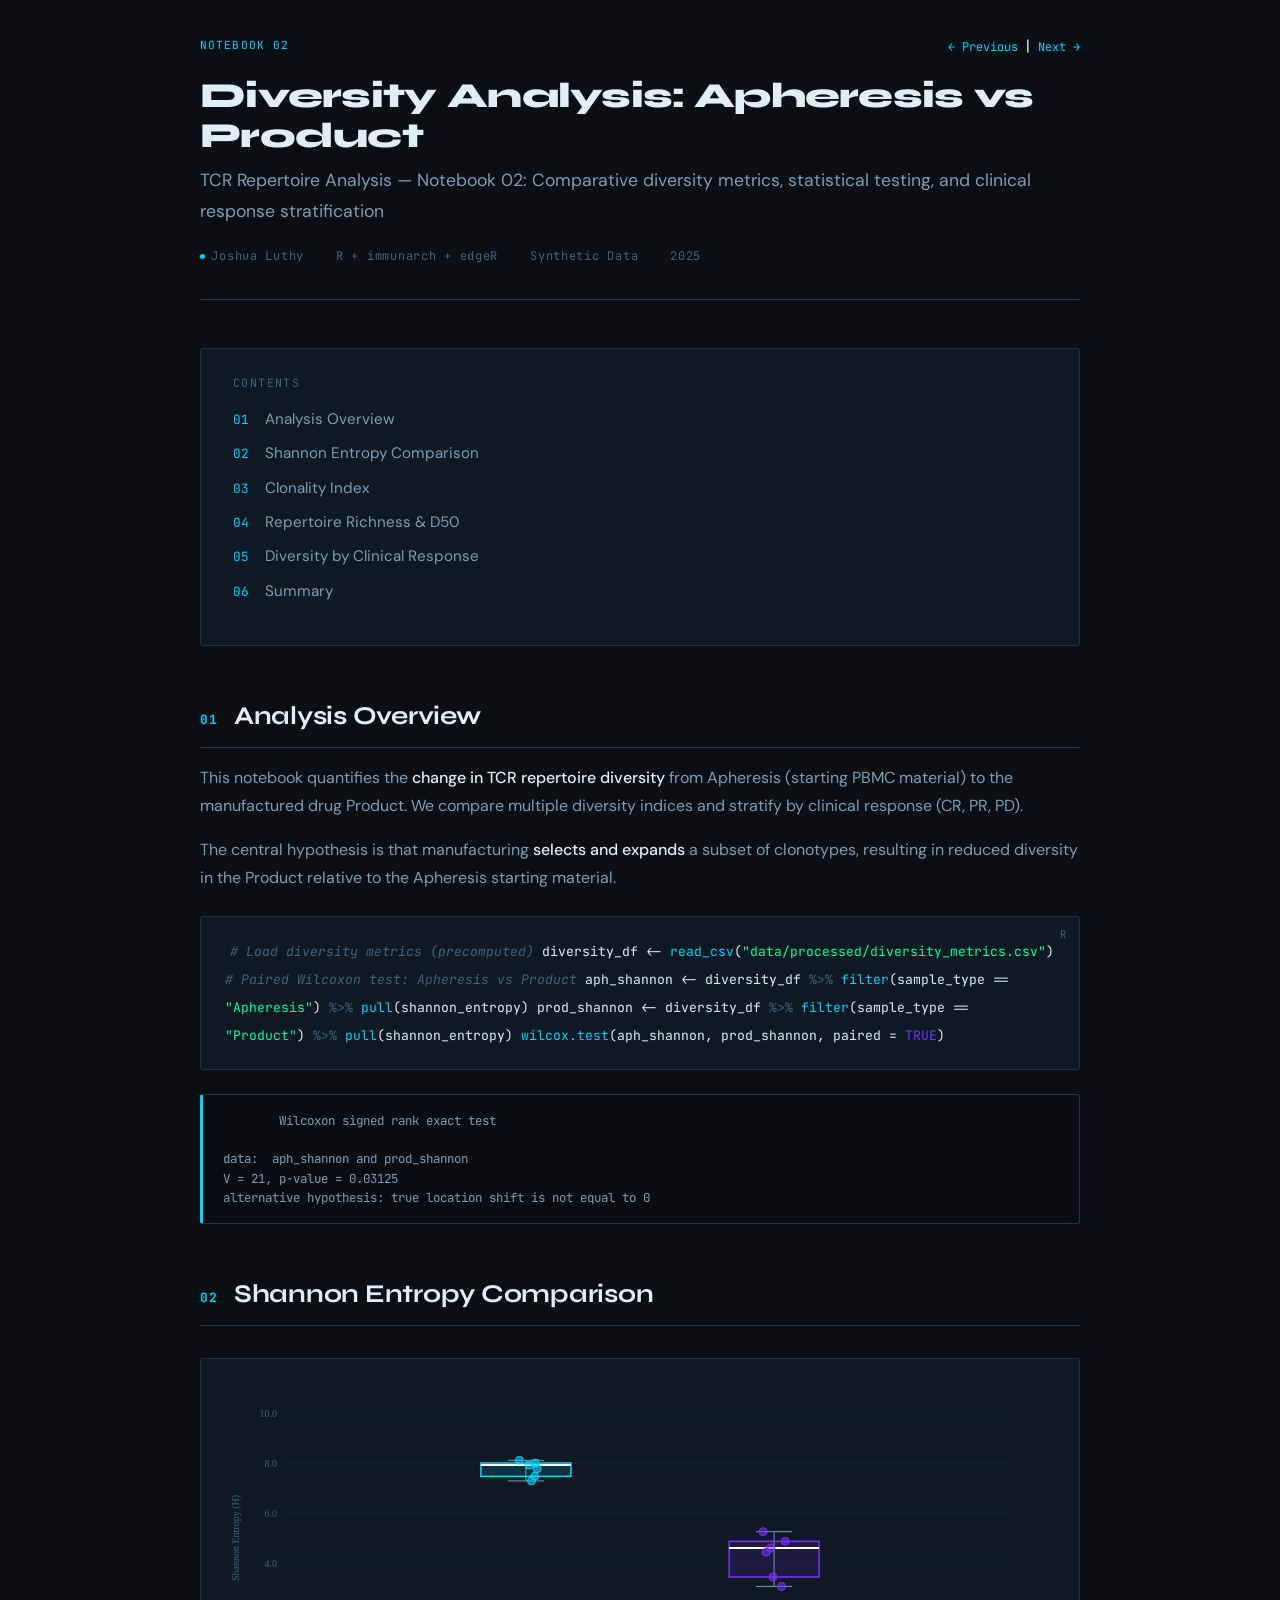
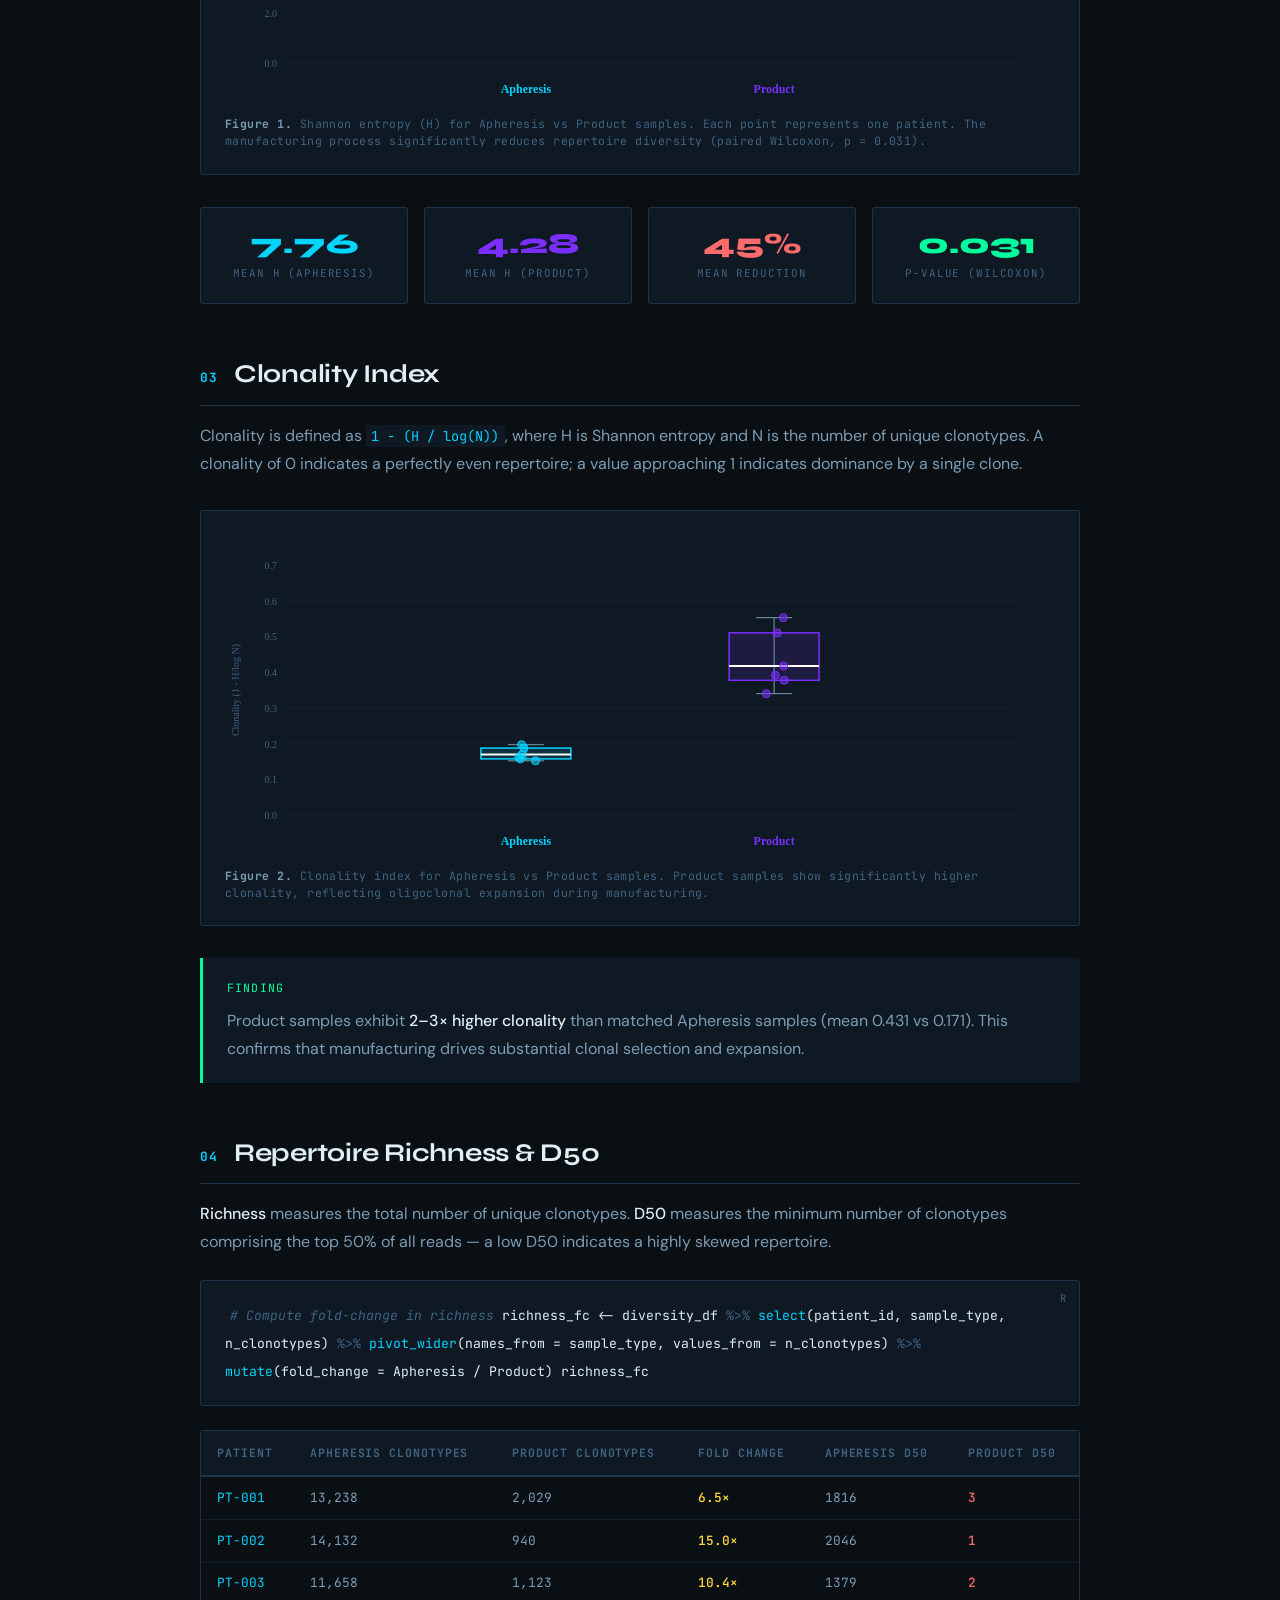
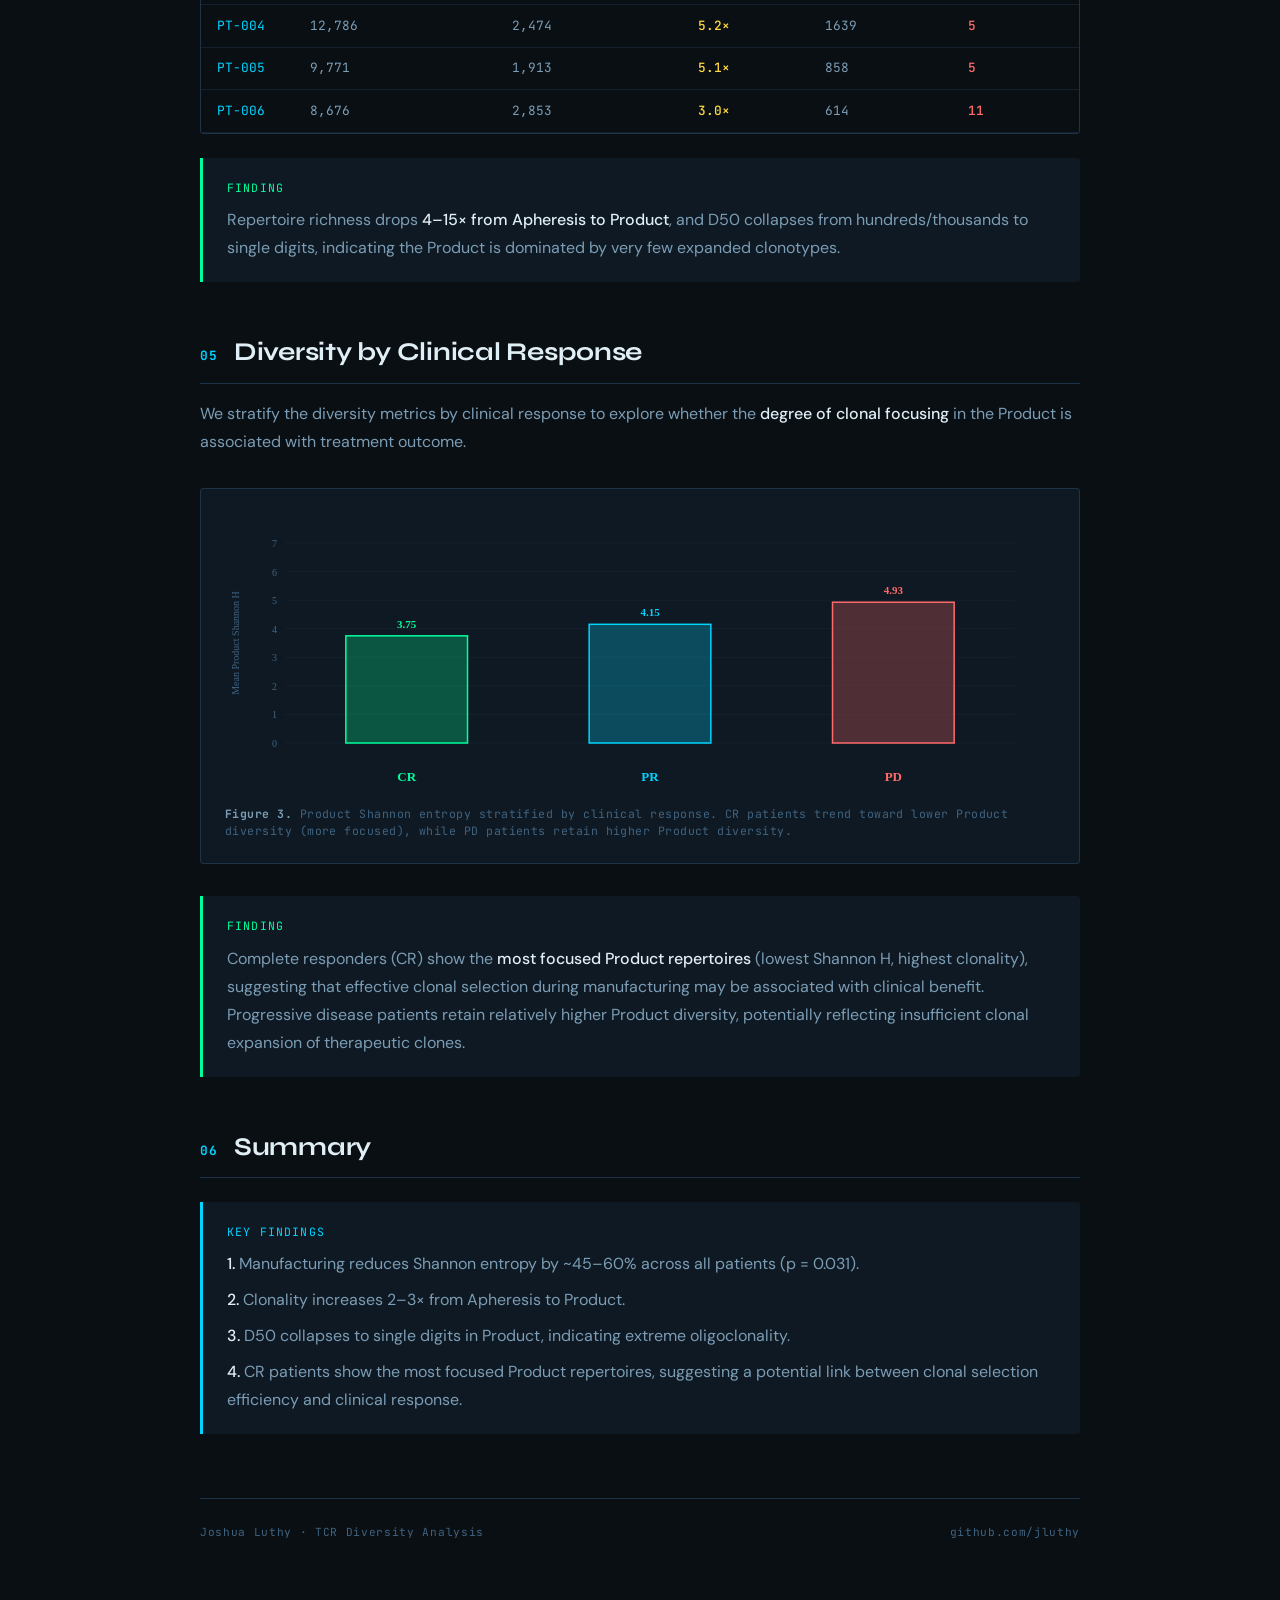
==== reports/02-jal-diversity-analysis.html @ 44cff1a3 "addition of main project structure and example reports" ====
<!DOCTYPE html>
<html lang="en">
<head>
  <meta charset="UTF-8">
  <meta name="viewport" content="width=device-width, initial-scale=1.0">
  <title>Diversity Analysis: Apheresis vs Product</title>
  <link href="https://fonts.googleapis.com/css2?family=DM+Sans:ital,opsz,wght@0,9..40,300;0,9..40,400;0,9..40,500;1,9..40,300&family=Syne:wght@400;600;700;800&family=JetBrains+Mono:wght@400;500;700&display=swap" rel="stylesheet">
  <style>/* ============================================================================
   TCR Analysis Report Styles — matches jluthy.github.io portfolio theme
   ============================================================================ */
:root {
  --bg: #0a0f14;
  --surface: #0f1923;
  --surface2: #152231;
  --border: #1e3348;
  --accent: #00d4ff;
  --accent2: #7b2fff;
  --accent3: #00ff9d;
  --accent-warm: #ff6b6b;
  --accent-yellow: #ffd93d;
  --text: #e0eef5;
  --text-muted: #7b9db5;
  --text-dim: #3f6380;
  --mono: 'JetBrains Mono', 'Fira Code', 'Source Code Pro', monospace;
  --body: 'DM Sans', system-ui, sans-serif;
  --display: 'Syne', system-ui, sans-serif;
}

*, *::before, *::after { box-sizing: border-box; margin: 0; padding: 0; }

html { scroll-behavior: smooth; }

body {
  background: var(--bg);
  color: var(--text);
  font-family: var(--body);
  font-size: 16px;
  line-height: 1.75;
  max-width: 960px;
  margin: 0 auto;
  padding: 2rem 2.5rem 4rem;
}

/* --- Header / Title Block ------------------------------------------------- */
.report-header {
  border-bottom: 1px solid var(--border);
  padding-bottom: 2rem;
  margin-bottom: 3rem;
}

.report-header h1 {
  font-family: var(--display);
  font-size: 2.2rem;
  font-weight: 800;
  line-height: 1.15;
  letter-spacing: -0.02em;
  margin-bottom: 0.5rem;
}

.report-header .subtitle {
  font-size: 1.1rem;
  color: var(--text-muted);
  margin-bottom: 1.2rem;
}

.report-meta {
  font-family: var(--mono);
  font-size: 0.75rem;
  letter-spacing: 0.06em;
  color: var(--text-dim);
  display: flex;
  gap: 2rem;
  flex-wrap: wrap;
}

.report-meta span { display: flex; align-items: center; gap: 0.4rem; }
.report-meta .dot { width: 5px; height: 5px; border-radius: 50%; background: var(--accent); }

/* --- Section Headings ----------------------------------------------------- */
h2 {
  font-family: var(--display);
  font-size: 1.6rem;
  font-weight: 700;
  margin-top: 3rem;
  margin-bottom: 1rem;
  padding-bottom: 0.5rem;
  border-bottom: 1px solid var(--border);
  letter-spacing: -0.01em;
}

h2 .section-num {
  font-family: var(--mono);
  font-size: 0.8rem;
  color: var(--accent);
  letter-spacing: 0.1em;
  margin-right: 0.6rem;
}

h3 {
  font-family: var(--display);
  font-size: 1.2rem;
  font-weight: 600;
  margin-top: 2rem;
  margin-bottom: 0.75rem;
  color: var(--text);
}

/* --- Prose ---------------------------------------------------------------- */
p {
  margin-bottom: 1rem;
  color: var(--text-muted);
}

p strong, p b { color: var(--text); font-weight: 500; }

ul, ol {
  margin-bottom: 1rem;
  padding-left: 1.5rem;
  color: var(--text-muted);
}

li { margin-bottom: 0.3rem; }

/* --- Code Blocks ---------------------------------------------------------- */
.code-block {
  background: var(--surface);
  border: 1px solid var(--border);
  border-radius: 3px;
  padding: 1.25rem 1.5rem;
  margin: 1.5rem 0;
  overflow-x: auto;
  position: relative;
}

.code-block::before {
  content: attr(data-lang);
  position: absolute;
  top: 0.5rem;
  right: 0.75rem;
  font-family: var(--mono);
  font-size: 0.65rem;
  letter-spacing: 0.1em;
  text-transform: uppercase;
  color: var(--text-dim);
}

.code-block code, pre code {
  font-family: var(--mono);
  font-size: 0.82rem;
  line-height: 1.6;
  color: var(--text);
}

code {
  font-family: var(--mono);
  font-size: 0.85em;
  background: var(--surface);
  padding: 0.15em 0.4em;
  border-radius: 2px;
  color: var(--accent);
}

/* Syntax highlighting */
.kw { color: var(--accent2); }        /* keywords */
.fn { color: var(--accent); }          /* functions */
.st { color: var(--accent3); }         /* strings */
.num { color: var(--accent-yellow); }  /* numbers */
.cm { color: var(--text-dim); font-style: italic; }  /* comments */
.op { color: var(--text-dim); }        /* operators */
.pkg { color: var(--accent-warm); }    /* package names */

/* --- Output Blocks -------------------------------------------------------- */
.output-block {
  background: #080d12;
  border: 1px solid var(--border);
  border-left: 3px solid var(--accent);
  border-radius: 3px;
  padding: 1rem 1.25rem;
  margin: 0.5rem 0 1.5rem;
  font-family: var(--mono);
  font-size: 0.78rem;
  line-height: 1.55;
  color: var(--text-muted);
  overflow-x: auto;
  white-space: pre;
}

/* --- Tables --------------------------------------------------------------- */
.table-wrap {
  margin: 1.5rem 0;
  overflow-x: auto;
  border: 1px solid var(--border);
  border-radius: 3px;
}

table {
  width: 100%;
  border-collapse: collapse;
  font-size: 0.85rem;
}

thead th {
  background: var(--surface);
  font-family: var(--mono);
  font-size: 0.72rem;
  letter-spacing: 0.08em;
  text-transform: uppercase;
  color: var(--text-dim);
  text-align: left;
  padding: 0.75rem 1rem;
  border-bottom: 2px solid var(--border);
  white-space: nowrap;
}

tbody td {
  padding: 0.6rem 1rem;
  border-bottom: 1px solid rgba(30, 51, 72, 0.5);
  color: var(--text-muted);
  font-family: var(--mono);
  font-size: 0.8rem;
}

tbody tr:hover { background: var(--surface); }

.val-high { color: var(--accent3); font-weight: 500; }
.val-low  { color: var(--accent-warm); font-weight: 500; }
.val-mid  { color: var(--accent-yellow); font-weight: 500; }

/* --- Figures / Plots ------------------------------------------------------ */
.figure {
  margin: 2rem 0;
  background: var(--surface);
  border: 1px solid var(--border);
  border-radius: 3px;
  padding: 1.5rem;
}

.figure canvas, .figure svg, .figure img {
  width: 100%;
  display: block;
}

.figure-caption {
  font-family: var(--mono);
  font-size: 0.72rem;
  color: var(--text-dim);
  margin-top: 0.75rem;
  letter-spacing: 0.04em;
  line-height: 1.5;
}

.figure-caption strong {
  color: var(--text-muted);
}

/* --- Callout Boxes -------------------------------------------------------- */
.callout {
  border-left: 3px solid var(--accent);
  background: var(--surface);
  padding: 1.25rem 1.5rem;
  margin: 1.5rem 0;
  border-radius: 0 3px 3px 0;
}

.callout.finding { border-left-color: var(--accent3); }
.callout.warning { border-left-color: var(--accent-warm); }
.callout.note    { border-left-color: var(--accent2); }

.callout-title {
  font-family: var(--mono);
  font-size: 0.72rem;
  letter-spacing: 0.1em;
  text-transform: uppercase;
  color: var(--accent);
  margin-bottom: 0.5rem;
}

.callout.finding .callout-title { color: var(--accent3); }
.callout.warning .callout-title { color: var(--accent-warm); }
.callout.note .callout-title    { color: var(--accent2); }

.callout p { margin-bottom: 0.5rem; }
.callout p:last-child { margin-bottom: 0; }

/* --- Metric Cards --------------------------------------------------------- */
.metrics-row {
  display: grid;
  grid-template-columns: repeat(auto-fit, minmax(160px, 1fr));
  gap: 1rem;
  margin: 1.5rem 0;
}

.metric-card {
  background: var(--surface);
  border: 1px solid var(--border);
  padding: 1.25rem;
  border-radius: 3px;
  text-align: center;
}

.metric-card .value {
  font-family: var(--display);
  font-size: 1.8rem;
  font-weight: 800;
  color: var(--accent);
  line-height: 1.1;
}

.metric-card .label {
  font-family: var(--mono);
  font-size: 0.68rem;
  letter-spacing: 0.08em;
  text-transform: uppercase;
  color: var(--text-dim);
  margin-top: 0.3rem;
}

/* --- TOC ------------------------------------------------------------------ */
.toc {
  background: var(--surface);
  border: 1px solid var(--border);
  border-radius: 3px;
  padding: 1.5rem 2rem;
  margin: 2rem 0;
}

.toc-title {
  font-family: var(--mono);
  font-size: 0.72rem;
  letter-spacing: 0.12em;
  text-transform: uppercase;
  color: var(--text-dim);
  margin-bottom: 0.75rem;
}

.toc ol {
  list-style: none;
  padding: 0;
  counter-reset: toc-counter;
}

.toc li {
  counter-increment: toc-counter;
  margin-bottom: 0.4rem;
}

.toc li::before {
  content: counter(toc-counter, decimal-leading-zero) " ";
  font-family: var(--mono);
  font-size: 0.8rem;
  color: var(--accent);
  margin-right: 0.5rem;
}

.toc a {
  color: var(--text-muted);
  text-decoration: none;
  font-size: 0.95rem;
  transition: color 0.15s;
}

.toc a:hover { color: var(--accent); }

/* --- Footer --------------------------------------------------------------- */
.report-footer {
  margin-top: 4rem;
  padding-top: 1.5rem;
  border-top: 1px solid var(--border);
  font-family: var(--mono);
  font-size: 0.7rem;
  color: var(--text-dim);
  letter-spacing: 0.06em;
  display: flex;
  justify-content: space-between;
}

/* --- Responsive ----------------------------------------------------------- */
@media (max-width: 640px) {
  body { padding: 1.5rem 1rem 3rem; }
  .report-header h1 { font-size: 1.7rem; }
  .metrics-row { grid-template-columns: 1fr 1fr; }
  .report-meta { flex-direction: column; gap: 0.5rem; }
}
</style>
</head>
<body>
  <div class="report-header">
    <div style="display:flex;justify-content:space-between;align-items:center;margin-bottom:1rem;">
      <span style="font-family:var(--mono);font-size:0.7rem;letter-spacing:0.1em;color:var(--accent);">NOTEBOOK 02</span>
      <span><a href="01-jal-data-overview.html" style="color:var(--accent);font-family:var(--mono);font-size:0.75rem;text-decoration:none;">← Previous</a> &nbsp;|&nbsp; <a href="03-jal-clonal-expansion.html" style="color:var(--accent);font-family:var(--mono);font-size:0.75rem;text-decoration:none;">Next →</a></span>
    </div>
    <h1>Diversity Analysis: Apheresis vs Product</h1>
    <div class="subtitle">TCR Repertoire Analysis — Notebook 02: Comparative diversity metrics, statistical testing, and clinical response stratification</div>
    <div class="report-meta">
      <span><span class="dot"></span> Joshua Luthy</span>
      <span>R + immunarch + edgeR</span>
      <span>Synthetic Data</span>
      <span>2025</span>
    </div>
  </div>
  
    <div class="toc">
      <div class="toc-title">Contents</div>
      <ol>
        <li><a href="#overview">Analysis Overview</a></li>
        <li><a href="#shannon">Shannon Entropy Comparison</a></li>
        <li><a href="#clonality">Clonality Index</a></li>
        <li><a href="#richness">Repertoire Richness & D50</a></li>
        <li><a href="#response">Diversity by Clinical Response</a></li>
        <li><a href="#summary">Summary</a></li>
      </ol>
    </div>

    <h2 id="overview"><span class="section-num">01</span> Analysis Overview</h2>
    <p>
      This notebook quantifies the <strong>change in TCR repertoire diversity</strong> from Apheresis
      (starting PBMC material) to the manufactured drug Product. We compare multiple diversity
      indices and stratify by clinical response (CR, PR, PD).
    </p>
    <p>
      The central hypothesis is that manufacturing <strong>selects and expands</strong> a subset of clonotypes,
      resulting in reduced diversity in the Product relative to the Apheresis starting material.
    </p>

    <div class="code-block" data-lang="R">
<code><span class="cm"># Load diversity metrics (precomputed)</span>
diversity_df &lt;- <span class="fn">read_csv</span>(<span class="st">"data/processed/diversity_metrics.csv"</span>)

<span class="cm"># Paired Wilcoxon test: Apheresis vs Product</span>
aph_shannon &lt;- diversity_df <span class="op">%&gt;%</span> <span class="fn">filter</span>(sample_type == <span class="st">"Apheresis"</span>) <span class="op">%&gt;%</span> <span class="fn">pull</span>(shannon_entropy)
prod_shannon &lt;- diversity_df <span class="op">%&gt;%</span> <span class="fn">filter</span>(sample_type == <span class="st">"Product"</span>) <span class="op">%&gt;%</span> <span class="fn">pull</span>(shannon_entropy)

<span class="fn">wilcox.test</span>(aph_shannon, prod_shannon, paired = <span class="kw">TRUE</span>)</code>
    </div>

    <div class="output-block">	Wilcoxon signed rank exact test

data:  aph_shannon and prod_shannon
V = 21, p-value = 0.03125
alternative hypothesis: true location shift is not equal to 0</div>

    <h2 id="shannon"><span class="section-num">02</span> Shannon Entropy Comparison</h2>

    <div class="figure">
      <canvas id="shannon-box" height="320"></canvas>
      <div class="figure-caption">
        <strong>Figure 1.</strong> Shannon entropy (H) for Apheresis vs Product samples. Each point represents one patient.
        The manufacturing process significantly reduces repertoire diversity (paired Wilcoxon, p = 0.031).
      </div>
    </div>

    <div class="metrics-row">
      <div class="metric-card">
        <div class="value">7.76</div>
        <div class="label">Mean H (Apheresis)</div>
      </div>
      <div class="metric-card">
        <div class="value" style="color:var(--accent2)">4.28</div>
        <div class="label">Mean H (Product)</div>
      </div>
      <div class="metric-card">
        <div class="value" style="color:var(--accent-warm)">45%</div>
        <div class="label">Mean Reduction</div>
      </div>
      <div class="metric-card">
        <div class="value" style="color:var(--accent3)">0.031</div>
        <div class="label">p-value (Wilcoxon)</div>
      </div>
    </div>

    <h2 id="clonality"><span class="section-num">03</span> Clonality Index</h2>
    <p>
      Clonality is defined as <code>1 - (H / log(N))</code>, where H is Shannon entropy and N is the number
      of unique clonotypes. A clonality of 0 indicates a perfectly even repertoire; a value approaching 1
      indicates dominance by a single clone.
    </p>

    <div class="figure">
      <canvas id="clonality-box" height="320"></canvas>
      <div class="figure-caption">
        <strong>Figure 2.</strong> Clonality index for Apheresis vs Product samples. Product samples show significantly
        higher clonality, reflecting oligoclonal expansion during manufacturing.
      </div>
    </div>

    <div class="callout finding">
      <div class="callout-title">Finding</div>
      <p>
        Product samples exhibit <strong>2–3× higher clonality</strong> than matched Apheresis samples
        (mean 0.431 vs 0.171).
        This confirms that manufacturing drives substantial clonal selection and expansion.
      </p>
    </div>

    <h2 id="richness"><span class="section-num">04</span> Repertoire Richness & D50</h2>
    <p>
      <strong>Richness</strong> measures the total number of unique clonotypes. <strong>D50</strong> measures the minimum
      number of clonotypes comprising the top 50% of all reads — a low D50 indicates a highly skewed repertoire.
    </p>

    <div class="code-block" data-lang="R">
<code><span class="cm"># Compute fold-change in richness</span>
richness_fc &lt;- diversity_df <span class="op">%&gt;%</span>
  <span class="fn">select</span>(patient_id, sample_type, n_clonotypes) <span class="op">%&gt;%</span>
  <span class="fn">pivot_wider</span>(names_from = sample_type, values_from = n_clonotypes) <span class="op">%&gt;%</span>
  <span class="fn">mutate</span>(fold_change = Apheresis / Product)

richness_fc</code>
    </div>

    <div class="table-wrap">
      <table>
        <thead><tr>
          <th>Patient</th><th>Apheresis Clonotypes</th><th>Product Clonotypes</th><th>Fold Change</th>
          <th>Apheresis D50</th><th>Product D50</th>
        </tr></thead>
        <tbody><tr>
          <td style="color:var(--accent)">PT-001</td>
          <td>13,238</td>
          <td>2,029</td>
          <td class="val-mid">6.5×</td>
          <td>1816</td>
          <td class="val-low">3</td>
        </tr><tr>
          <td style="color:var(--accent)">PT-002</td>
          <td>14,132</td>
          <td>940</td>
          <td class="val-mid">15.0×</td>
          <td>2046</td>
          <td class="val-low">1</td>
        </tr><tr>
          <td style="color:var(--accent)">PT-003</td>
          <td>11,658</td>
          <td>1,123</td>
          <td class="val-mid">10.4×</td>
          <td>1379</td>
          <td class="val-low">2</td>
        </tr><tr>
          <td style="color:var(--accent)">PT-004</td>
          <td>12,786</td>
          <td>2,474</td>
          <td class="val-mid">5.2×</td>
          <td>1639</td>
          <td class="val-low">5</td>
        </tr><tr>
          <td style="color:var(--accent)">PT-005</td>
          <td>9,771</td>
          <td>1,913</td>
          <td class="val-mid">5.1×</td>
          <td>858</td>
          <td class="val-low">5</td>
        </tr><tr>
          <td style="color:var(--accent)">PT-006</td>
          <td>8,676</td>
          <td>2,853</td>
          <td class="val-mid">3.0×</td>
          <td>614</td>
          <td class="val-low">11</td>
        </tr>
        </tbody>
      </table>
    </div>

    <div class="callout finding">
      <div class="callout-title">Finding</div>
      <p>
        Repertoire richness drops <strong>4–15× from Apheresis to Product</strong>, and D50 collapses
        from hundreds/thousands to single digits, indicating the Product is dominated by very few expanded clonotypes.
      </p>
    </div>

    <h2 id="response"><span class="section-num">05</span> Diversity by Clinical Response</h2>
    <p>
      We stratify the diversity metrics by clinical response to explore whether the <strong>degree of
      clonal focusing</strong> in the Product is associated with treatment outcome.
    </p>

    <div class="figure">
      <canvas id="response-chart" height="280"></canvas>
      <div class="figure-caption">
        <strong>Figure 3.</strong> Product Shannon entropy stratified by clinical response.
        CR patients trend toward lower Product diversity (more focused), while PD patients retain higher Product diversity.
      </div>
    </div>

    <div class="callout finding">
      <div class="callout-title">Finding</div>
      <p>
        Complete responders (CR) show the <strong>most focused Product repertoires</strong>
        (lowest Shannon H, highest clonality), suggesting that effective clonal selection
        during manufacturing may be associated with clinical benefit. Progressive disease
        patients retain relatively higher Product diversity, potentially reflecting
        insufficient clonal expansion of therapeutic clones.
      </p>
    </div>

    <h2 id="summary"><span class="section-num">06</span> Summary</h2>

    <div class="callout">
      <div class="callout-title">Key Findings</div>
      <p><strong>1.</strong> Manufacturing reduces Shannon entropy by ~45–60% across all patients (p = 0.031).</p>
      <p><strong>2.</strong> Clonality increases 2–3× from Apheresis to Product.</p>
      <p><strong>3.</strong> D50 collapses to single digits in Product, indicating extreme oligoclonality.</p>
      <p><strong>4.</strong> CR patients show the most focused Product repertoires, suggesting a potential link between clonal selection efficiency and clinical response.</p>
    </div>

    <script>
    // Shannon boxplot
    (function() {
      const canvas = document.getElementById('shannon-box');
      const ctx = canvas.getContext('2d');
      const dpr = window.devicePixelRatio || 1;
      canvas.width = canvas.offsetWidth * dpr;
      canvas.height = 320 * dpr;
      ctx.scale(dpr, dpr);
      const W = canvas.offsetWidth, H = 320;
      const pad = {l:60, r:40, t:30, b:40};
      const ch = H - pad.t - pad.b;

      const aphVals = [7.9996,8.1066,7.7771,7.9188,7.4659,7.2834];
      const prodVals = [4.4388,3.0637,3.4408,4.8667,4.6019,5.2527];
      const maxY = 10, minY = 0;
      const toY = v => pad.t + ch * (1 - (v - minY) / (maxY - minY));

      // Grid
      for (let i = 0; i <= 5; i++) {
        const v = i * 2;
        const y = toY(v);
        ctx.strokeStyle = 'rgba(30,51,72,0.6)'; ctx.lineWidth = 0.5;
        ctx.beginPath(); ctx.moveTo(pad.l, y); ctx.lineTo(W-pad.r, y); ctx.stroke();
        ctx.fillStyle = '#3f6380'; ctx.font = '10px JetBrains Mono'; ctx.textAlign = 'right';
        ctx.fillText(v.toFixed(1), pad.l-8, y+4);
      }

      function drawBox(vals, cx, color, halfW) {
        const sorted = [...vals].sort((a,b) => a-b);
        const q1 = sorted[Math.floor(sorted.length*0.25)];
        const med = sorted[Math.floor(sorted.length*0.5)];
        const q3 = sorted[Math.floor(sorted.length*0.75)];
        const lo = sorted[0], hi = sorted[sorted.length-1];

        // Whiskers
        ctx.strokeStyle = '#7b9db5'; ctx.lineWidth = 1;
        ctx.beginPath(); ctx.moveTo(cx, toY(hi)); ctx.lineTo(cx, toY(lo)); ctx.stroke();
        ctx.beginPath(); ctx.moveTo(cx-halfW*0.4, toY(hi)); ctx.lineTo(cx+halfW*0.4, toY(hi)); ctx.stroke();
        ctx.beginPath(); ctx.moveTo(cx-halfW*0.4, toY(lo)); ctx.lineTo(cx+halfW*0.4, toY(lo)); ctx.stroke();

        // Box
        ctx.fillStyle = color + '22';
        ctx.fillRect(cx-halfW, toY(q3), halfW*2, toY(q1)-toY(q3));
        ctx.strokeStyle = color; ctx.lineWidth = 1.5;
        ctx.strokeRect(cx-halfW, toY(q3), halfW*2, toY(q1)-toY(q3));

        // Median
        ctx.beginPath(); ctx.moveTo(cx-halfW, toY(med)); ctx.lineTo(cx+halfW, toY(med));
        ctx.strokeStyle = '#fff'; ctx.lineWidth = 2; ctx.stroke();

        // Points
        vals.forEach(v => {
          ctx.beginPath(); ctx.arc(cx + (Math.random()-0.5)*halfW*0.6, toY(v), 4, 0, Math.PI*2);
          ctx.fillStyle = color + '88'; ctx.fill();
          ctx.strokeStyle = color; ctx.lineWidth = 1; ctx.stroke();
        });
      }

      const cx1 = pad.l + (W-pad.l-pad.r)*0.33;
      const cx2 = pad.l + (W-pad.l-pad.r)*0.67;
      drawBox(aphVals, cx1, '#00d4ff', 45);
      drawBox(prodVals, cx2, '#7b2fff', 45);

      // Labels
      ctx.fillStyle = '#00d4ff'; ctx.font = 'bold 12px DM Sans'; ctx.textAlign = 'center';
      ctx.fillText('Apheresis', cx1, H-10);
      ctx.fillStyle = '#7b2fff';
      ctx.fillText('Product', cx2, H-10);

      // Y label
      ctx.save(); ctx.translate(14, pad.t + ch/2); ctx.rotate(-Math.PI/2);
      ctx.fillStyle = '#3f6380'; ctx.font = '10px JetBrains Mono'; ctx.textAlign = 'center';
      ctx.fillText('Shannon Entropy (H)', 0, 0); ctx.restore();
    })();

    // Clonality boxplot
    (function() {
      const canvas = document.getElementById('clonality-box');
      const ctx = canvas.getContext('2d');
      const dpr = window.devicePixelRatio || 1;
      canvas.width = canvas.offsetWidth * dpr;
      canvas.height = 320 * dpr;
      ctx.scale(dpr, dpr);
      const W = canvas.offsetWidth, H = 320;
      const pad = {l:60, r:40, t:30, b:40};
      const ch = H - pad.t - pad.b;

      const aphVals = [0.1571,0.1517,0.1694,0.1626,0.1874,0.1968];
      const prodVals = [0.4171,0.5525,0.5101,0.3771,0.391,0.3398];
      const maxY = 0.7, minY = 0;
      const toY = v => pad.t + ch * (1 - (v - minY) / (maxY - minY));

      for (let i = 0; i <= 7; i++) {
        const v = i * 0.1;
        const y = toY(v);
        ctx.strokeStyle = 'rgba(30,51,72,0.6)'; ctx.lineWidth = 0.5;
        ctx.beginPath(); ctx.moveTo(pad.l, y); ctx.lineTo(W-pad.r, y); ctx.stroke();
        ctx.fillStyle = '#3f6380'; ctx.font = '10px JetBrains Mono'; ctx.textAlign = 'right';
        ctx.fillText(v.toFixed(1), pad.l-8, y+4);
      }

      function drawBox(vals, cx, color, halfW) {
        const sorted = [...vals].sort((a,b) => a-b);
        const q1 = sorted[Math.floor(sorted.length*0.25)];
        const med = sorted[Math.floor(sorted.length*0.5)];
        const q3 = sorted[Math.floor(sorted.length*0.75)];
        const lo = sorted[0], hi = sorted[sorted.length-1];
        ctx.strokeStyle = '#7b9db5'; ctx.lineWidth = 1;
        ctx.beginPath(); ctx.moveTo(cx, toY(hi)); ctx.lineTo(cx, toY(lo)); ctx.stroke();
        ctx.beginPath(); ctx.moveTo(cx-halfW*0.4, toY(hi)); ctx.lineTo(cx+halfW*0.4, toY(hi)); ctx.stroke();
        ctx.beginPath(); ctx.moveTo(cx-halfW*0.4, toY(lo)); ctx.lineTo(cx+halfW*0.4, toY(lo)); ctx.stroke();
        ctx.fillStyle = color + '22';
        ctx.fillRect(cx-halfW, toY(q3), halfW*2, toY(q1)-toY(q3));
        ctx.strokeStyle = color; ctx.lineWidth = 1.5;
        ctx.strokeRect(cx-halfW, toY(q3), halfW*2, toY(q1)-toY(q3));
        ctx.beginPath(); ctx.moveTo(cx-halfW, toY(med)); ctx.lineTo(cx+halfW, toY(med));
        ctx.strokeStyle = '#fff'; ctx.lineWidth = 2; ctx.stroke();
        vals.forEach(v => {
          ctx.beginPath(); ctx.arc(cx + (Math.random()-0.5)*halfW*0.6, toY(v), 4, 0, Math.PI*2);
          ctx.fillStyle = color + '88'; ctx.fill();
          ctx.strokeStyle = color; ctx.lineWidth = 1; ctx.stroke();
        });
      }

      const cx1 = pad.l + (W-pad.l-pad.r)*0.33;
      const cx2 = pad.l + (W-pad.l-pad.r)*0.67;
      drawBox(aphVals, cx1, '#00d4ff', 45);
      drawBox(prodVals, cx2, '#7b2fff', 45);

      ctx.fillStyle = '#00d4ff'; ctx.font = 'bold 12px DM Sans'; ctx.textAlign = 'center';
      ctx.fillText('Apheresis', cx1, H-10);
      ctx.fillStyle = '#7b2fff';
      ctx.fillText('Product', cx2, H-10);
      ctx.save(); ctx.translate(14, pad.t + ch/2); ctx.rotate(-Math.PI/2);
      ctx.fillStyle = '#3f6380'; ctx.font = '10px JetBrains Mono'; ctx.textAlign = 'center';
      ctx.fillText('Clonality (1 - H/log N)', 0, 0); ctx.restore();
    })();

    // Response bar chart
    (function() {
      const canvas = document.getElementById('response-chart');
      const ctx = canvas.getContext('2d');
      const dpr = window.devicePixelRatio || 1;
      canvas.width = canvas.offsetWidth * dpr;
      canvas.height = 280 * dpr;
      ctx.scale(dpr, dpr);
      const W = canvas.offsetWidth, H = 280;
      const pad = {l:60, r:40, t:30, b:50};
      const cw = W - pad.l - pad.r;
      const ch = H - pad.t - pad.b;

      const groups = ['CR', 'PR', 'PD'];
      const colors = ['#00ff9d', '#00d4ff', '#ff6b6b'];
      const values = [3.7512, 4.1537, 4.9273];
      const maxY = 7;

      // Grid
      for (let i = 0; i <= 7; i++) {
        const y = pad.t + ch * (1 - i/7);
        ctx.strokeStyle = 'rgba(30,51,72,0.6)'; ctx.lineWidth = 0.5;
        ctx.beginPath(); ctx.moveTo(pad.l, y); ctx.lineTo(W-pad.r, y); ctx.stroke();
        ctx.fillStyle = '#3f6380'; ctx.font = '10px JetBrains Mono'; ctx.textAlign = 'right';
        ctx.fillText(i.toFixed(0), pad.l-8, y+4);
      }

      const barW = cw / groups.length * 0.5;
      groups.forEach((g, i) => {
        const cx = pad.l + (i + 0.5) * (cw / groups.length);
        const barH = (values[i] / maxY) * ch;
        const y = pad.t + ch - barH;
        ctx.fillStyle = colors[i] + '44';
        ctx.fillRect(cx - barW/2, y, barW, barH);
        ctx.strokeStyle = colors[i]; ctx.lineWidth = 1.5;
        ctx.strokeRect(cx - barW/2, y, barW, barH);

        // Value label
        ctx.fillStyle = colors[i]; ctx.font = 'bold 11px JetBrains Mono'; ctx.textAlign = 'center';
        ctx.fillText(values[i].toFixed(2), cx, y - 8);

        // Group label
        ctx.fillStyle = colors[i]; ctx.font = 'bold 13px DM Sans';
        ctx.fillText(g, cx, H - 12);
      });

      ctx.save(); ctx.translate(14, pad.t + ch/2); ctx.rotate(-Math.PI/2);
      ctx.fillStyle = '#3f6380'; ctx.font = '10px JetBrains Mono'; ctx.textAlign = 'center';
      ctx.fillText('Mean Product Shannon H', 0, 0); ctx.restore();
    })();
    </script>
    
  <div class="report-footer">
    <span>Joshua Luthy · TCR Diversity Analysis</span>
    <span>github.com/jluthy</span>
  </div>
</body>
</html>
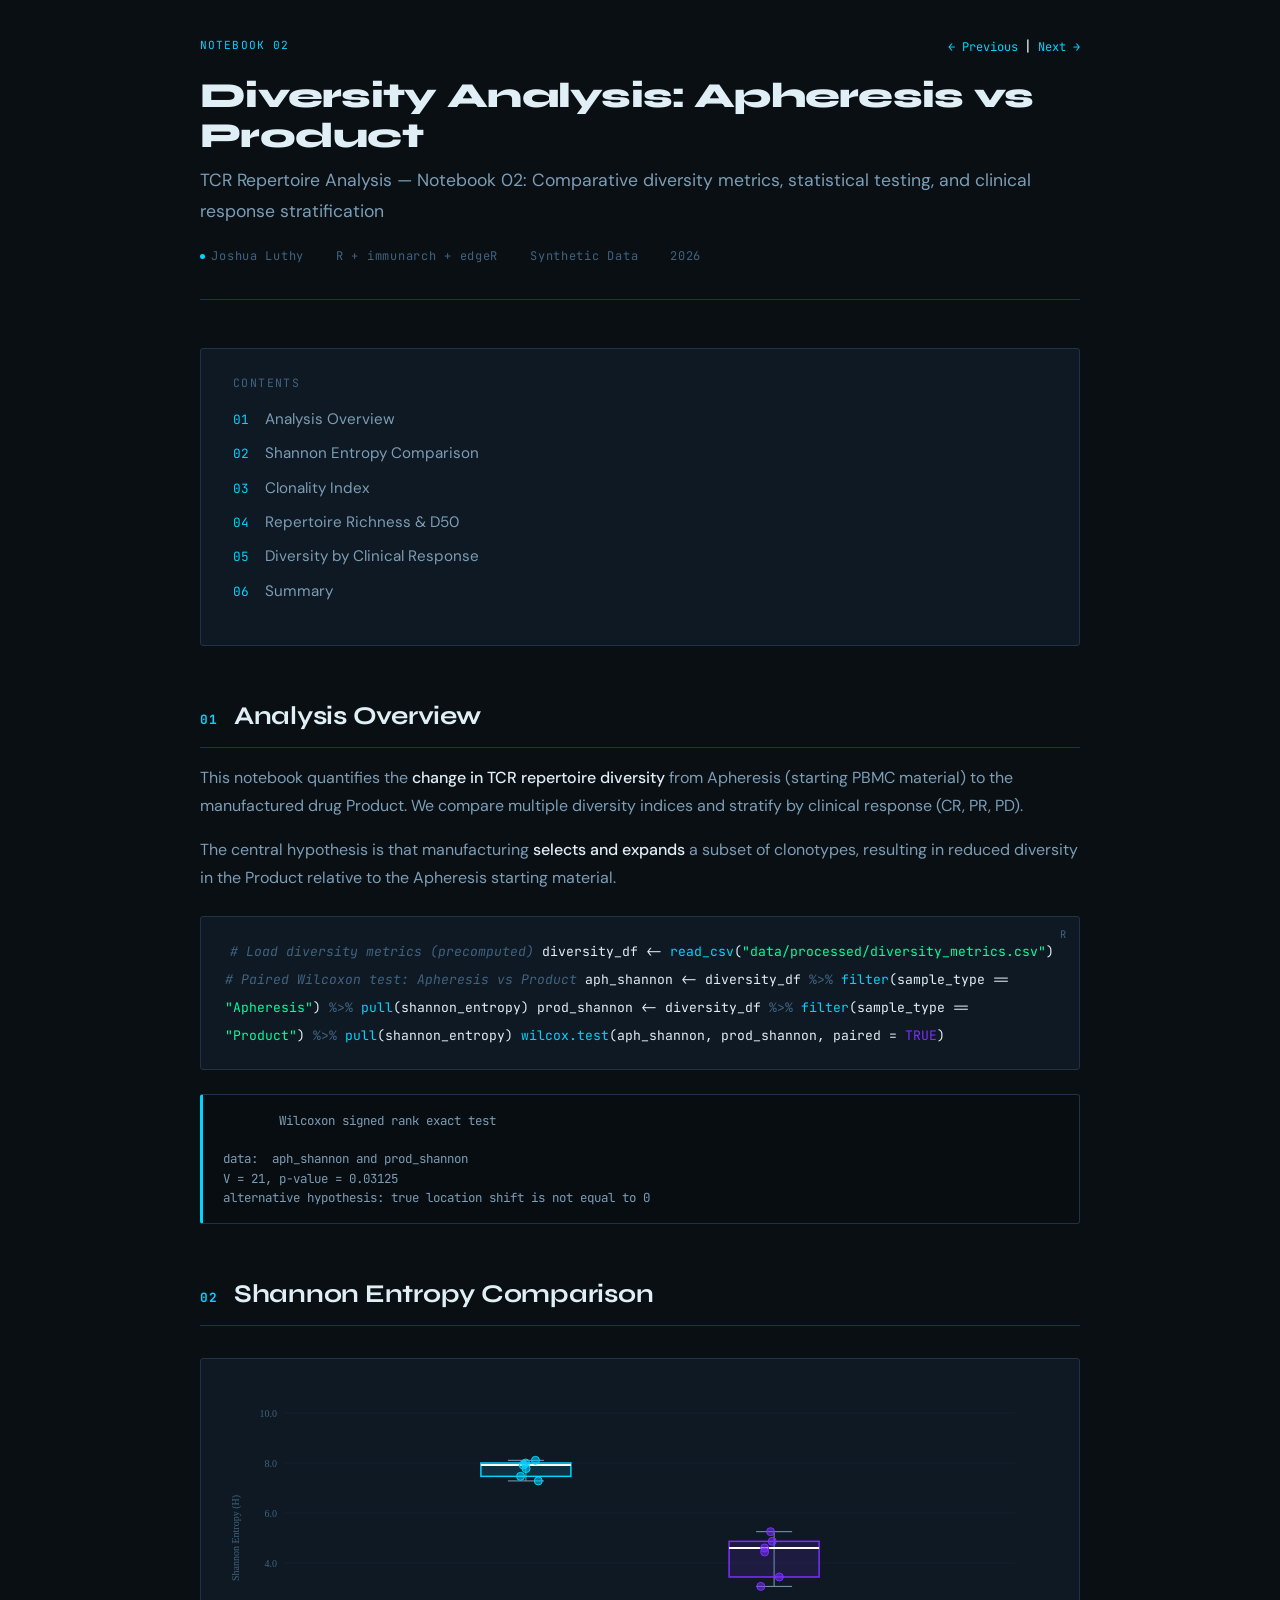
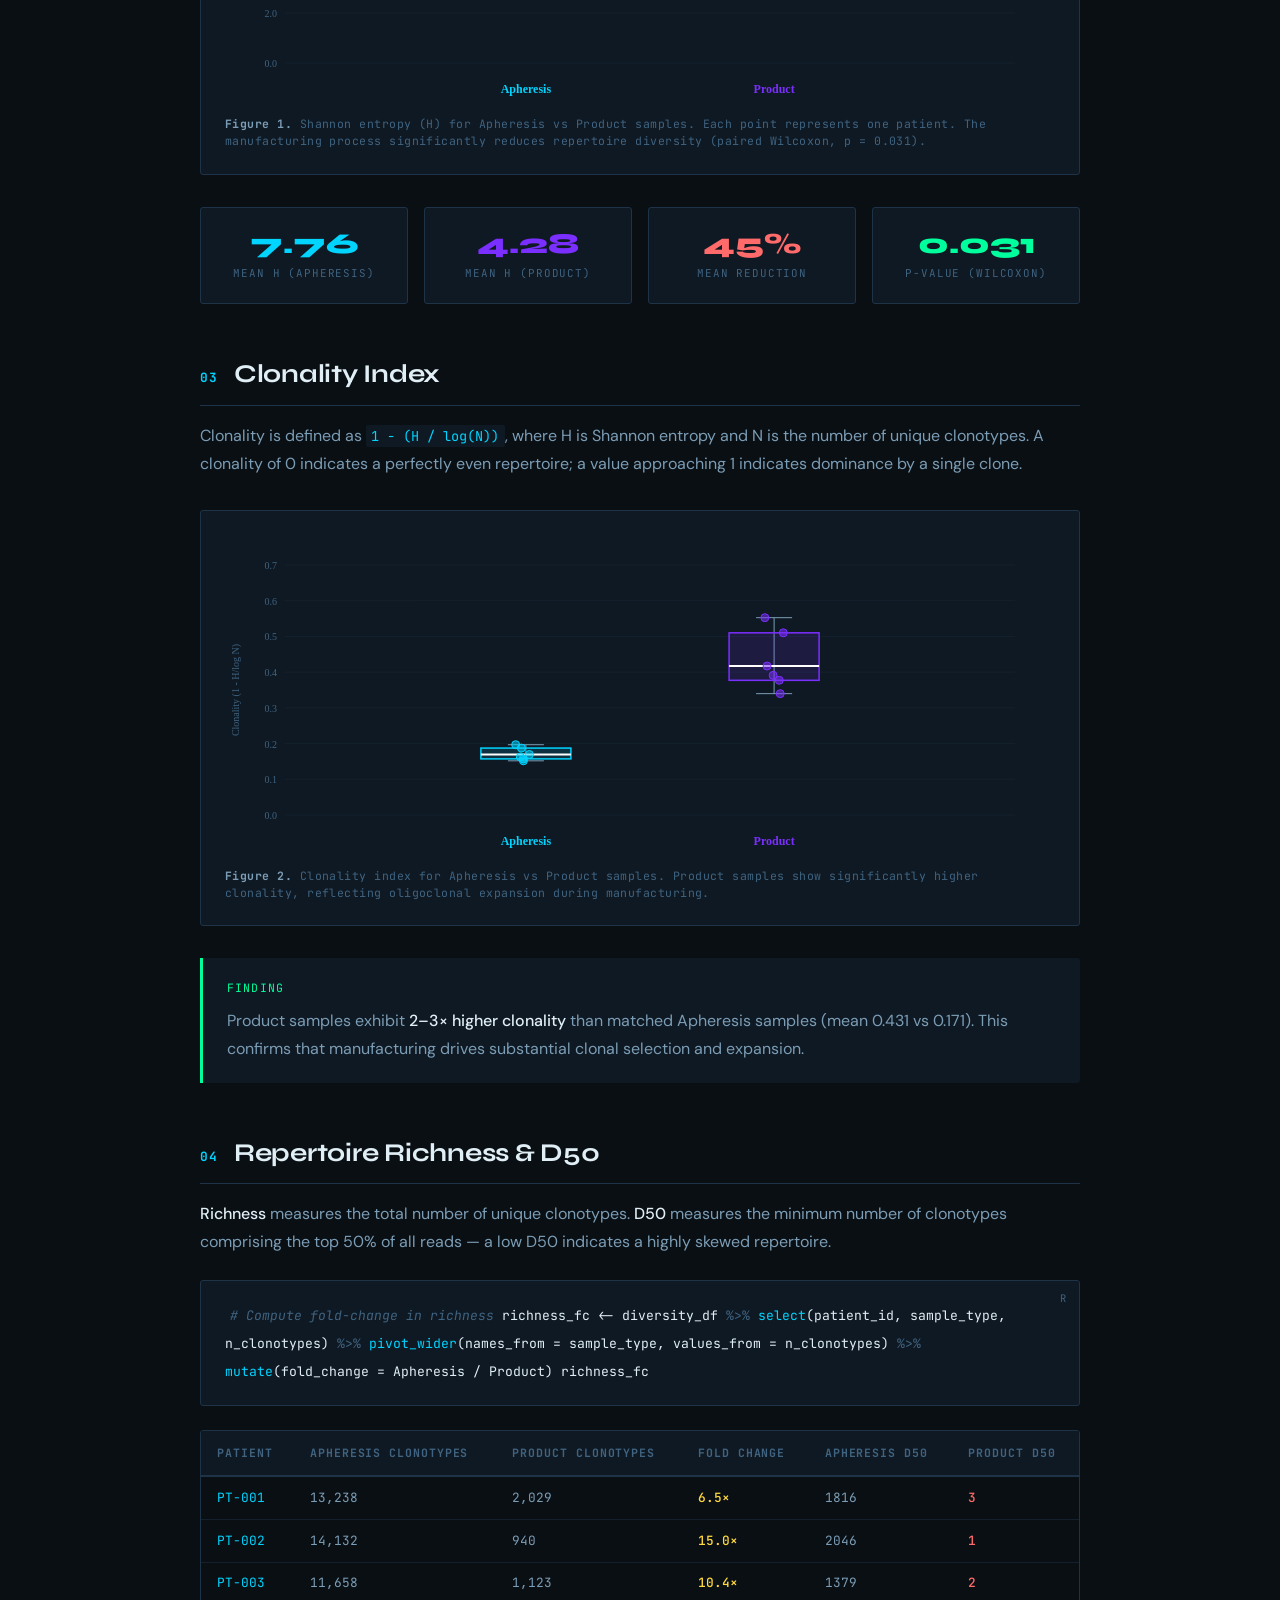
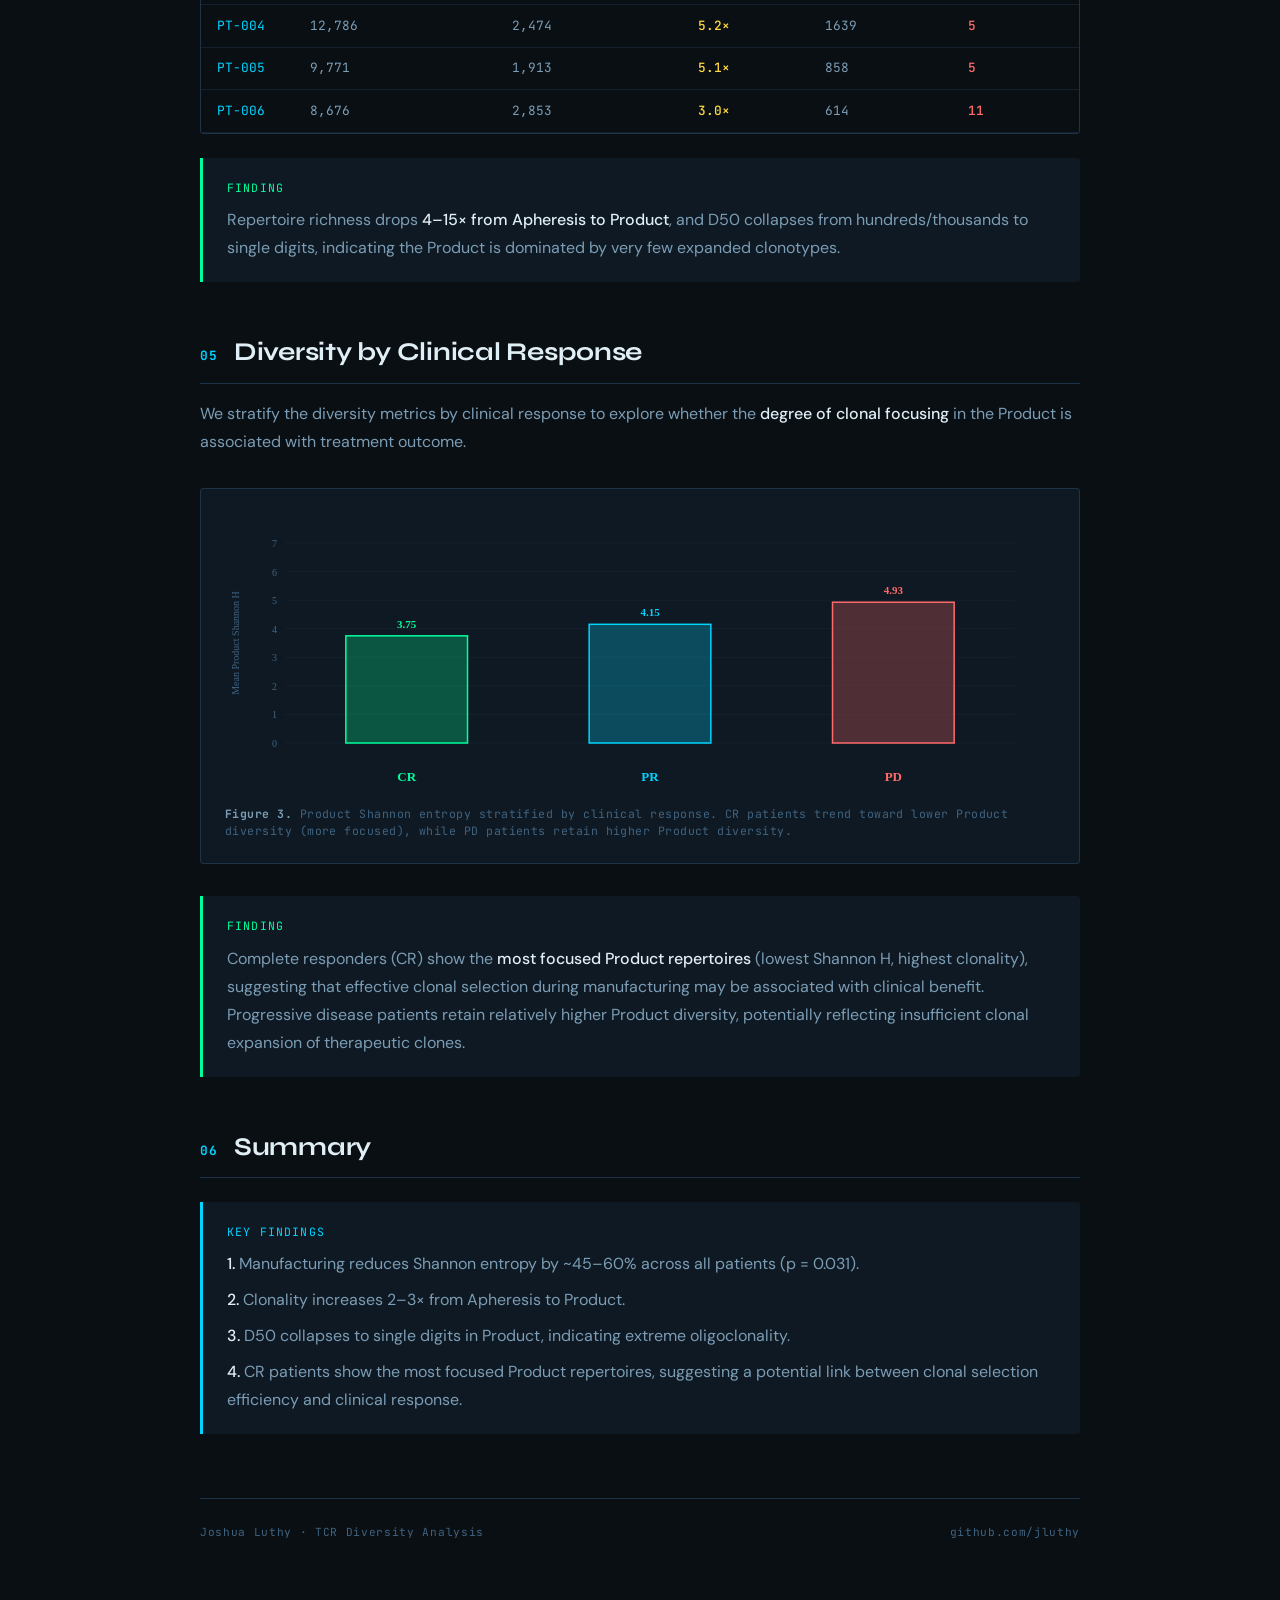
==== commit a597cb9c: "update notebooks and README. new renv lock file" ====
--- a/reports/02-jal-diversity-analysis.html
+++ b/reports/02-jal-diversity-analysis.html
@@ -395,7 +395,7 @@
       <span><span class="dot"></span> Joshua Luthy</span>
       <span>R + immunarch + edgeR</span>
       <span>Synthetic Data</span>
-      <span>2025</span>
+      <span>2026</span>
     </div>
   </div>
   
